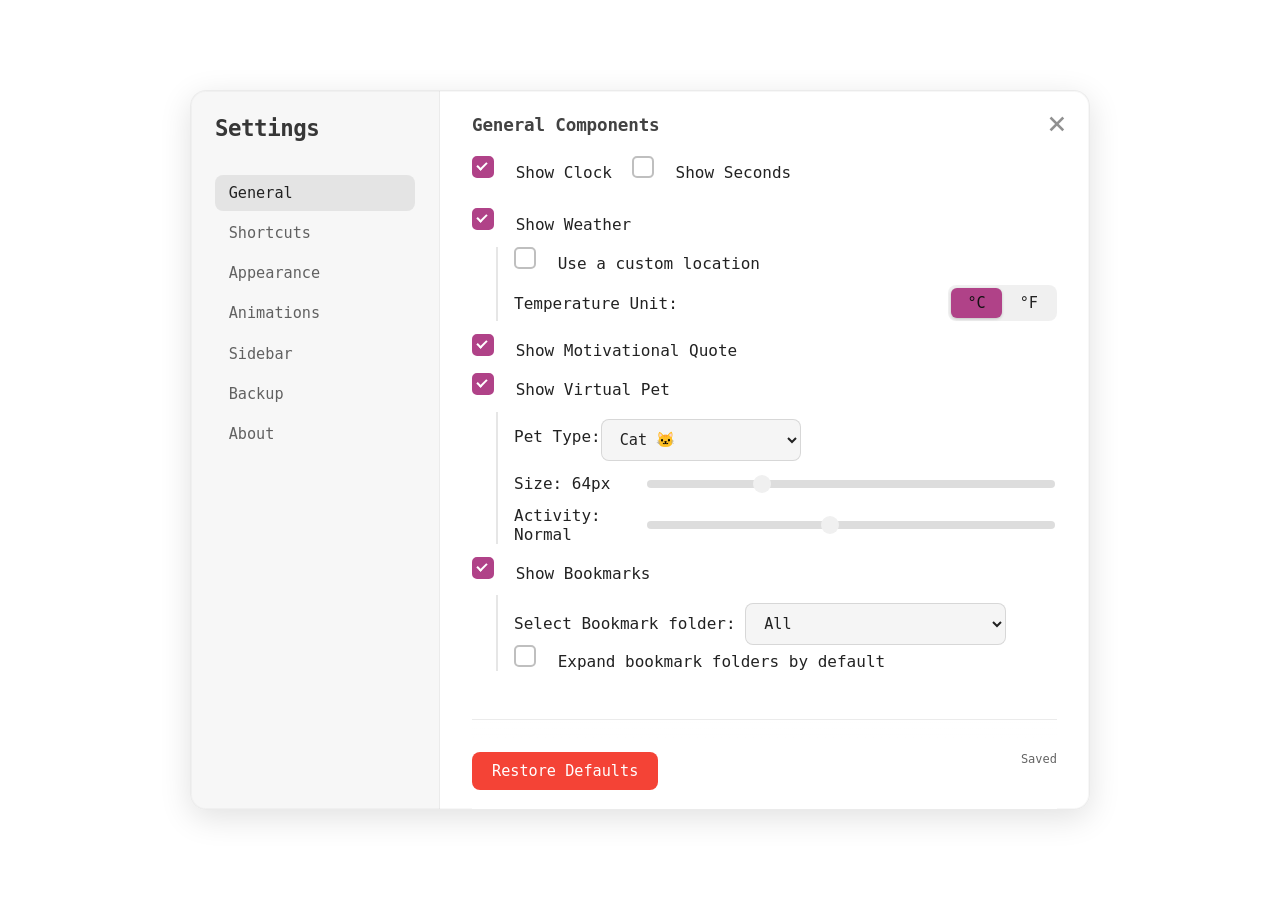
==== options.html @ 8bd55d02 "Initial commit" ====
<!DOCTYPE html>
<html lang="en">

<head>
    <meta charset="UTF-8">
    <meta name="viewport" content="width=device-width, initial-scale=1.0">
    <title>New Tab Settings</title>
    <link rel="stylesheet" href="style.css">
</head>

<body class="options">
    <div id="notification" class="hidden"></div>

    <div id="options-wrapper">
        <div id="back">
            <span id="back-link">×</span>
        </div>
        <div class="options-sidebar">
            <h1>Settings</h1>
            <nav>
                <a href="#general" class="active">General</a>
                <a href="#shortcuts">Shortcuts</a>
                <a href="#appearance">Appearance</a>
                <a href="#animations">Animations</a>
                <a href="#sidebar-settings">Sidebar</a>
                <a href="#preset">Backup</a>
                <a href="#about">About</a>
            </nav>
        </div>
        <div class="options-content">
            <div id="general" class="options-panel active">
                <h2>General Components</h2>
                <div class="setting-row">
                    <label class="checkbox-label"><input type="checkbox" id="show-clock"><span
                            class="custom-checkbox"></span> Show Clock</label>
                    <label class="checkbox-label" style="margin-left: 20px;"><input type="checkbox"
                            id="clock-seconds"><span class="custom-checkbox"></span> Show Seconds</label>
                </div>
                <label class="checkbox-label"><input type="checkbox" id="show-weather"><span
                        class="custom-checkbox"></span> Show Weather</label>
                <div id="weather-options" class="sub-settings">
                    <label class="checkbox-label"><input type="checkbox" id="use-custom-city"><span
                            class="custom-checkbox"></span> Use a custom location</label>
                    <div id="custom-city-container" style="display: none;">
                        <label for="custom-city">Custom City</label>
                        <div id="city-search-container">
                            <input type="text" id="custom-city" name="custom-city" placeholder="Search for a city..."
                                autocomplete="off">
                            <div id="city-suggestions"></div>
                        </div>
                    </div>
                    <div class="setting-row segmented-control-container">
                        <label>Temperature Unit:</label>
                        <div class="segmented-control">
                            <label><input type="radio" name="temp-unit" value="celsius"><span>°C</span></label>
                            <label><input type="radio" name="temp-unit" value="fahrenheit"><span>°F</span></label>
                        </div>
                    </div>
                </div>
                <label class="checkbox-label"><input type="checkbox" id="show-quote"><span
                        class="custom-checkbox"></span> Show Motivational Quote</label>
                <label class="checkbox-label"><input type="checkbox" id="show-pet"><span class="custom-checkbox"></span>
                    Show Virtual Pet</label>
                <div id="pet-options" class="sub-settings">
                    <div class="setting-row">
                        <label for="pet-type">Pet Type:</label>
                        <select id="pet-type">
                            <option value="cat">Cat 🐱</option>
                            <option value="dog">Dog 🐶</option>
                            <option value="rabbit">Rabbit 🐰</option>
                            <option value="hamster">Hamster 🐹</option>
                            <option value="bird">Bird 🐦</option>
                        </select>
                    </div>
                    <div class="setting-row">
                        <label for="pet-size" style="width: 120px;">Size: <span
                                id="pet-size-display">64px</span></label>
                        <input type="range" id="pet-size" min="32" max="150" step="4" value="64" style="flex: 1;">
                    </div>
                    <div class="setting-row">
                        <label for="pet-freq" style="width: 120px;">Activity: <span
                                id="pet-freq-display">Normal</span></label>
                        <input type="range" id="pet-freq" min="10" max="100" step="10" value="50" style="flex: 1;">
                    </div>
                </div>
                <label class="checkbox-label"><input type="checkbox" id="show-bookmarks"><span
                        class="custom-checkbox"></span> Show Bookmarks</label>
                <div id="bookmark-folder-selector-span" class="sub-settings">
                    <label for="bookmark-folders">Select Bookmark folder: </label>
                    <select id="bookmark-folders" name="bookmark-folders">
                    </select>
                    <br>
                    <span id="expand-bookmarks-span">
                        <label class="checkbox-label"><input type="checkbox" id="expand-bookmarks"><span
                                class="custom-checkbox"></span> Expand bookmark folders by default</label>
                    </span>
                </div>
            </div>

            <div id="shortcuts" class="options-panel">
                <h2>Shortcuts</h2>
                <label class="checkbox-label"><input type="checkbox" id="show-topRight"><span
                        class="custom-checkbox"></span>Show Top-Right Shortcuts</label>
                <div id="shortcuts-links" class="sub-settings">
                    <p>Customize which shortcut links are displayed and in what order.</p>
                    <table class="options-table" id="top-right-links">
                        <thead>
                            <tr>
                                <th>Show</th>
                                <th>Link</th>
                                <th class="drag-handle-header">Order</th>
                                <th></th>
                            </tr>
                        </thead>
                        <tbody></tbody>
                    </table>

                    <div class="setting-row"
                        style="margin-top: 15px; border-top: 1px solid var(--border-color); padding-top: 15px;">
                        <h4>Add Custom Shortcut</h4>
                        <div style="display: flex; gap: 10px; flex-wrap: wrap;">
                            <input type="text" id="custom-shortcut-name" placeholder="Name (e.g., YouTube)"
                                style="flex: 1; min-width: 120px;">
                            <input type="text" id="custom-shortcut-url" placeholder="URL (e.g., https://youtube.com)"
                                style="flex: 2; min-width: 200px;">
                            <button id="add-custom-shortcut" class="ghost-button">Add</button>
                        </div>
                    </div>
                </div>
            </div>

            <div id="appearance" class="options-panel">
                <h2>Appearance</h2>
                <div class="setting-row segmented-control-container">
                    <label>Theme:</label>
                    <div class="segmented-control">
                        <label><input type="radio" name="theme" value="system"><span>System</span></label>
                        <label><input type="radio" name="theme" value="dark"><span>Dark</span></label>
                        <label><input type="radio" name="theme" value="light"><span>Light</span></label>
                        <label><input type="radio" name="theme" value="adaptive"><span>Adaptive</span></label>
                    </div>
                </div>

                <div class="setting-row">
                    <label class="checkbox-label"><input type="checkbox" id="show-autoHide"><span
                            class="custom-checkbox"></span> Auto-hide control buttons (Show on hover)</label>
                </div>

                <div class="setting-row">
                    <label for="background-image-input">Custom Background Image:</label>
                    <div class="background-image-controls">
                        <label for="background-image-input" id="background-add-label" class="background-add-label">
                            <div id="background-preview-container" class="background-preview-container">
                                <span class="plus-icon">+</span>
                            </div>
                        </label>
                        <div id="image-present-container" class="background-preview-container hidden">
                            <img id="background-preview" src="#" alt="Background preview" class="hidden">
                            <button id="clear-background-image" class="clear-background-button hidden">&times;</button>
                        </div>
                        <input type="file" id="background-image-input" class="visually-hidden" accept="image/*">
                    </div>
                </div>

                <label class="checkbox-label"><input type="checkbox" id="use-unsplash"><span
                        class="custom-checkbox"></span> Use random background from Unsplash</label>
                <div id="unsplash-options" class="sub-settings">
                    <p style="font-size: 0.9em; opacity: 0.8; margin-top: -0.5em; margin-bottom: 1em;">This will fetch a
                        new high-quality background image. It will override the custom background image if one is set.
                    </p>
                    <div class="setting-row">
                        <label for="unsplash-api-key">Unsplash API Key (Required)</label>
                        <input type="text" id="unsplash-api-key" placeholder="Enter your Unsplash Access Key">
                        <p style="font-size: 0.8em; opacity: 0.7; margin-top: 0.3em;">An API key is required to fetch
                            images from Unsplash. Get a free key from <a href="https://unsplash.com/developers"
                                target="_blank" rel="noopener">Unsplash Developers</a>.</p>
                    </div>
                    <div class="tooltip-wrapper" data-tooltip="Requires an Unsplash API Key">
                        <div class="setting-row">
                            <label for="unsplash-update-frequency">Update Frequency</label>
                            <select id="unsplash-update-frequency" disabled>
                                <option value="15min">15 Minutes</option>
                                <option value="30min">30 Minutes</option>
                                <option value="hourly">Hourly</option>
                                <option value="daily">Daily</option>
                                <option value="weekly">Weekly</option>
                            </select>
                        </div>
                    </div>
                    <div class="tooltip-wrapper" data-tooltip="Requires an Unsplash API Key">
                        <div class="setting-row">
                            <label class="checkbox-label" for="show-unsplash-refresh">
                                <input type="checkbox" id="show-unsplash-refresh" disabled><span
                                    class="custom-checkbox"></span> Show manual refresh button
                            </label>
                        </div>
                    </div>
                </div>

                <label class="checkbox-label"><input type="checkbox" id="show-pixelArt"><span
                        class="custom-checkbox"></span>Show Background Pixel Art</label>

                <div id="pixel-art-select-div" class="sub-settings">
                    <label for="pixel-art-select">Select Pixel Art: </label>
                    <select id="pixel-art-select" name="pixel-art-select">
                        <option value="flowers">Flowers</option>
                        <option value="hearts">Hearts</option>
                        <option value="stars">Stars</option>
                        <option value="kitty">Kitty</option>
                        <option value="leaves">Leaves</option>
                        <option value="custom">Custom</option>
                    </select>
                    <br>
                    <div id="custom-svg-input-div">
                        <label for="custom-svg-input">Custom SVG</label><br>
                        <textarea id="custom-svg-input" name="custom-svg-input" rows="4" cols="50"
                            placeholder="Paste your SVG code here..."></textarea>
                        <br>
                        <ul style="text-align: left; margin-top: 0.5em;">
                            <li>For best results:
                                <ul>
                                    <li>The SVG should have a `viewBox="0 0 512 512"` attribute.</li>
                                    <li>Remove any `fill` attributes from the SVG paths to allow the extension's theme
                                        colors to apply.</li>
                                </ul>
                            </li>
                            <li>You can use online tools to create or convert images to SVG code:
                                <ul>
                                    <li><a href="https://svgco.de/" target="_blank" rel="noopener">SVGcode</a> - Convert
                                        raster images (PNG, JPG) to SVG.</li>
                                    <li><a href="https://nikitahl.github.io/svg-2-code/" target="_blank"
                                            rel="noopener">SVG-2-Code</a> - Optimize and get code from an SVG file.</li>
                                </ul>
                            </li>
                        </ul>
                    </div>
                    <div class="setting-row">
                        <label for="pixelArtOpacity">Pixel Art Opacity</label>
                        <input type="range" id="pixelArtOpacity" min="0" max="100" step="1">
                    </div>
                    <div class="setting-row">
                        <label for="pixelArtDensity">Pixel Art Density</label>
                        <input type="range" id="pixelArtDensity" min="0" max="100" step="1">
                    </div>
                    <div class="setting-row"><label>Pixel Art Color (Dark Theme)<input type="color"
                                id="pixelArtColorDark"></label></div>
                    <div class="setting-row"><label>Pixel Art Color (Light Theme)<input type="color"
                                id="pixelArtColorLight"></label></div>
                </div>

                <div class="setting-row" style="margin-top: 2em;">
                    <label for="custom-css">Custom CSS</label>
                    <p style="font-size: 0.9em; opacity: 0.8; margin-top: 0.3em; margin-bottom: 0.8em;">Add your own CSS
                        to customize the appearance of the new tab page. Changes apply after saving settings.</p>
                    <textarea id="custom-css" rows="10" placeholder="/* Add your custom CSS here */
/* Example:
body { font-family: 'Comic Sans MS'; }
.clock { font-size: 5em; }
*/" style="width: 100%; font-family: monospace; font-size: 0.9em;"></textarea>
                    <p style="font-size: 0.8em; opacity: 0.7; margin-top: 0.5em;">Note: Invalid CSS may affect page
                        styling. Use the "Restore Defaults" button if something breaks.</p>
                </div>
            </div>

            <div id="animations" class="options-panel">
                <h2>Background Animations</h2>
                <div class="setting-row">
                    <label class="checkbox-label"><input type="checkbox" id="show-bgAnimation"><span
                            class="custom-checkbox"></span> Enable Background Animation</label>
                </div>
                <div id="bg-animation-options" class="sub-settings">
                    <div class="setting-row">
                        <label for="bgAnimationType">Animation Type: </label>
                        <select id="bgAnimationType" name="bgAnimationType">
                            <option value="particles">Particles (Interactive)</option>
                            <option value="gravity">Gravity Playground</option>
                            <option value="generative">Generative Art Paint</option>
                            <option value="fluid">Fluid Distortion</option>
                            <option value="rain">Rain</option>
                            <option value="snow">Snow</option>
                            <option value="petals">Falling Flower Petals</option>
                            <option value="matrix">Matrix Rain</option>
                        </select>
                    </div>
                    <div class="setting-row" style="margin-top: 10px;">
                        <label for="bgAnimationSpeed">Animation Speed</label>
                        <input type="range" id="bgAnimationSpeed" min="0" max="100" step="1">
                    </div>
                    <div class="setting-row">
                        <label for="bgAnimationDensity">Animation Density</label>
                        <input type="range" id="bgAnimationDensity" min="0" max="100" step="1">
                    </div>
                </div>
            </div>

            <div id="sidebar-settings" class="options-panel">
                <h2>Sidebar</h2>
                <label class="checkbox-label"><input type="checkbox" id="show-sidebar"><span
                        class="custom-checkbox"></span> Show Sidebar</label>
                <div id="sidebar-options" class="sub-settings">
                    <div class="setting-row segmented-control-container">
                        <label>Sidebar Position:</label>
                        <div class="segmented-control">
                            <label><input type="radio" name="sidebar-position" value="left"><span>Left</span></label>
                            <label><input type="radio" name="sidebar-position" value="right"><span>Right</span></label>
                        </div>
                    </div>
                    <div class="sub-settings">
                        <label>Widgets (drag to reorder):</label>
                        <table class="options-table" id="sidebar-widgets-table">
                            <thead>
                                <tr>
                                    <th>Show</th>
                                    <th>Widget</th>
                                    <th class="drag-handle-header">Order</th>
                                </tr>
                            </thead>
                            <tbody id="sidebar-widgets" class="reorder-list"></tbody>
                        </table>
                    </div>
                    <br>
                    <div class="setting-row">
                        <div class="tooltip-wrapper" id="sidebar-show-customize-wrapper"
                            data-tooltip="This is required while 'Keep sidebar expanded' is enabled.">
                            <label class="checkbox-label"><input type="checkbox" id="sidebar-show-customize"><span
                                    class="custom-checkbox"></span> Show Customize button in sidebar</label>
                        </div>
                    </div>
                    <div class="setting-row">
                        <label class="checkbox-label"><input type="checkbox" id="sidebar-expanded-check"><span
                                class="custom-checkbox"></span> Keep sidebar expanded</label>
                    </div>
                </div>
            </div>

            <div id="preset" class="options-panel">
                <h2>Backup</h2>
                <p>Export your current settings or import a previously saved configuration.</p>
                <div class="settings-data-container">
                    <div class="button-row">
                        <button id="export-settings" class="ghost-button">Export Settings</button>
                        <button id="import-settings" class="ghost-button">Import Settings</button>
                        <input type="file" id="import-file" accept=".json" style="display:none;">
                    </div>
                    <div id="import-drop-zone" class="drop-zone">
                        <span class="drop-zone-text">or drag & drop a settings file here</span>
                    </div>
                </div>
            </div>

            <div id="about" class="options-panel">
                <h2>About</h2>
                <div style="display:flex; align-items:center; gap:1rem; margin-bottom:1rem;">
                    <img id="about-logo" src="favicons/android-chrome-512x512.png" alt="Logo"
                        style="width:72px;height:72px;border-radius:12px;box-shadow:0 4px 8px rgba(0,0,0,0.12);">
                    <div>
                        <div id="about-title" role="button" tabindex="0" style="font-weight:bold; font-size:1.1rem;">
                            Minimal New Tab</div>
                        <div style="opacity:0.8; margin-top:0.25rem;">Version <span id="extension-version">-</span>
                        </div>
                    </div>
                </div>

                <br>
                <div class="about-links"
                    style="margin-top:1rem; display:flex; gap:0.75rem; flex-wrap:wrap; align-items:center;">
                    <div class="tooltip-wrapper" data-tooltip="View on Chrome Web Store">
                        <a id="webstore-link" class="icon-link webstore-badge-link"
                            href="https://chromewebstore.google.com/detail/minimal-new-tab/hdodpjlgcieifmkkidligdnonbfiijnd"
                            target="_blank" rel="noopener noreferrer" aria-label="Chrome Web Store">
                            <img id="webstore-img" src="favicons/chromewebstore-light.png" alt="Chrome Web Store"
                                class="webstore-badge" />
                        </a>
                    </div>
                    <div class="tooltip-wrapper" data-tooltip="View source on GitHub">
                        <a id="github-link" class="icon-link" href="https://github.com/ujain1999/minimal_newtab"
                            target="_blank" rel="noopener noreferrer" aria-label="GitHub">
                            <img id="github-img" src="favicons/github-light.png" alt="GitHub" />
                        </a>
                    </div>
                </div>
            </div>

            <div class="button-group">
                <div class="button-row">
                    <button id="restore-defaults">Restore Defaults</button>
                    <span id="auto-save-status" class="hidden"
                        style="margin-left:auto; font-size:12px; opacity:0.7;">Saved</span>
                </div>
            </div>
        </div>
    </div>
    <script src="defaultSettings.js"></script>
    <script src="options.js"></script>
</body>

</html>
---- style.css ----
/* Clear default margin and padding */

body,
html {
    margin: 0;
    padding: 0;
    height: 100%;
    width: 100%;
    overflow: hidden;
}

body {
    font-family: monospace;
    display: flex;
    flex-direction: column;
    justify-content: flex-start;
    align-items: center;
    max-height: 100vh;
    text-align: center;
    padding-top: calc(10vh + 3rem);
    font-size: 1.1rem;
    transition: background-image 1s ease-in-out, color 0.3s ease;
}

body.dark {
    background: #121212;
    color: #f0f0f0;
    /* Restore default dark theme text color */
}

body.light {
    background: #ffffff;
    color: #222;
    /* Restore default light theme text color */
}

body {
    background-color: transparent;
    /* Allow background image to show */
}

.clock {
    font-size: 5rem;
    margin-bottom: 0.5rem;
}

.weather {
    font-size: 1.4rem;
    margin-bottom: 1rem;
    color: inherit;
}

.quote {
    font-size: 0.95rem;
    font-style: italic;
    margin-bottom: 2rem;
    color: inherit;
    opacity: 0.7;
    max-width: 600px;
    padding: 0 2rem;
    text-align: center;
    line-height: 1.4;
    transition: opacity 0.3s ease;
}

.shortcuts {
    display: flex;
    flex-direction: column;
    align-items: flex-start;
    max-width: 800px;
    width: 100%;
    font-size: 1.1rem;
    text-align: left;
    margin-left: 4rem;
    max-height: calc(100vh - 18rem);
    overflow-y: auto;
    overflow-x: hidden;
    padding-right: 1rem;
    padding-bottom: 12rem;
    -webkit-overflow-scrolling: touch;
    overscroll-behavior: contain;
    scrollbar-width: none;
    /* Hide scrollbar in Firefox */
}

.shortcuts::-webkit-scrollbar {
    display: none;
    /* Hide scrollbar in WebKit browsers */
}

.bookmark-list {
    padding-left: 14px;
    padding-right: 24px;
}

.bookmark-list,
.bookmark-children {
    list-style: none;
    margin: 0;
    width: 100%;
    max-width: 100%;
    box-sizing: border-box;
}

.bookmark-folder-item,
.bookmark-link-item {
    width: 100%;
    box-sizing: border-box;
}

.shortcut {
    display: block;
    margin: 0.2rem 0 0.4rem 0;
    text-decoration: underline dotted;
    text-underline-offset: 2px;
    color: inherit;
    cursor: pointer;
    transition: color 0.2s ease, transform 0.2s ease;
    word-break: break-word;
    overflow-wrap: anywhere;
    width: 100%;
    max-width: 100%;
    box-sizing: border-box;
}

.shortcut:hover {
    color: #0077cc;
    transform: translateX(2px);
}

.bookmark-folder {
    font-weight: bold;
    margin: 0.4rem 0 0.2rem 0;
    cursor: pointer;
    color: inherit;
    user-select: none;
    display: flex;
    align-items: flex-start;
    flex-wrap: wrap;
    gap: 0.4rem;
    width: 100%;
    background: transparent;
    border: none;
    text-align: left;
    padding: 0.2rem 0;
    font: inherit;
}

.bookmark-folder .chevron,
.bookmark-folder span {
    white-space: normal;
}

.bookmark-folder span:last-child {
    flex: 1;
    min-width: 0;
    word-break: break-word;
    overflow-wrap: anywhere;
}

.bookmark-folder:hover {
    color: #0077cc;
}

.bookmark-children {
    padding-left: 1.2rem;
    margin-top: 0.1rem;
    overflow: visible;
    max-height: none;
    box-sizing: border-box;
}

.bookmark-children.collapsed {
    display: none;
}

.top-right {
    position: absolute;
    top: 1rem;
    right: 1rem;
    display: flex;
    gap: 1rem;
    font-size: 0.95rem;
}

.top-right span {
    text-transform: capitalize;
    text-decoration: underline dotted;
    text-underline-offset: 2px;
    cursor: pointer;
    transition: color 0.2s ease;
}

.top-right span:hover {
    color: #0077cc;
}

.theme-toggle {
    position: absolute;
    bottom: 1rem;
    right: 1rem;
    cursor: pointer;
    color: inherit;
    display: flex;
    align-items: center;
    gap: 0.4rem;
    direction: rtl;
    transition: opacity 0.3s ease;
}

.theme-icon svg {
    width: 30px;
    height: 30px;
    vertical-align: middle;
    transition: transform 0.3s ease;
}

.theme-toggle:hover .theme-icon svg {
    transform: rotate(20deg);
}

.theme-label {
    opacity: 0;
    max-width: 0;
    overflow: hidden;
    white-space: nowrap;
    transition: opacity 0.3s ease, max-width 0.3s ease;
    font-size: 0.95rem;
    text-decoration: underline dotted;
    direction: ltr;
}

.theme-toggle:hover .theme-label {
    opacity: 1;
    max-width: 4rem;
}

.customize {
    position: absolute;
    bottom: 1rem;
    left: 1rem;
    cursor: pointer;
    color: inherit;
    display: flex;
    align-items: center;
    gap: 0.4rem;
    transition: opacity 0.3s ease;
}

.customize-icon svg {
    width: 30px;
    height: 30px;
    vertical-align: middle;
    transition: transform 0.3s ease;
}

.customize-label {
    opacity: 0;
    max-width: 0;
    overflow: hidden;
    white-space: nowrap;
    transition: opacity 0.3s ease, max-width 0.3s ease;
    font-size: 0.95rem;
    text-decoration: underline dotted;
}

.customize:hover .customize-label {
    opacity: 1;
    max-width: 6rem;
}

/* Auto-hide control buttons */
body.auto-hide .customize,
body.auto-hide .theme-toggle {
    opacity: 0;
    pointer-events: none;
}

body.auto-hide.controls-visible .customize,
body.auto-hide.controls-visible .theme-toggle {
    opacity: 1;
    pointer-events: auto;
}

.tooltip-wrapper {
    position: relative;
}

.tooltip-wrapper.disabled>* {
    opacity: 0.5;
    pointer-events: none;
}

.tooltip-wrapper.disabled:hover::after {
    content: attr(data-tooltip);
    position: absolute;
    left: 50%;
    bottom: 100%;
    transform: translateX(-50%);
    background-color: #333;
    color: #fff;
    padding: 5px 10px;
    border-radius: 4px;
    font-size: 0.85em;
    white-space: nowrap;
    z-index: 10;
}

body.light .tooltip-wrapper.disabled:hover::after {
    background-color: #eee;
    color: #333;
}

/* Custom tooltip for tooltip-wrapper when not disabled */
.tooltip-wrapper:hover::after {
    content: attr(data-tooltip);
    position: absolute;
    left: 50%;
    bottom: 100%;
    transform: translateX(-50%);
    background-color: #333;
    color: #fff;
    padding: 6px 10px;
    border-radius: 6px;
    font-size: 0.85em;
    white-space: nowrap;
    z-index: 20;
    box-shadow: 0 6px 18px rgba(0, 0, 0, 0.3);
}

body.light .tooltip-wrapper:hover::after {
    background-color: #eee;
    color: #222;
    box-shadow: 0 6px 18px rgba(0, 0, 0, 0.08);
}

.photo-credit {
    position: absolute;
    bottom: 1rem;
    left: 50%;
    transform: translateX(-50%);
    font-size: 0.8rem;
    color: rgba(255, 255, 255, 0.7);
    background: rgba(0, 0, 0, 0.3);
    padding: 4px 8px;
    border-radius: 4px;
    display: inline-flex;
    text-shadow: 1px 1px 2px rgba(0, 0, 0, 0.5);
}

.photo-credit a {
    color: rgba(255, 255, 255, 0.9);
    text-decoration: none;
}

.refresh-background {
    display: inline-flex;
    /* Changed from flex */
    align-items: center;
    justify-content: center;
    cursor: pointer;
    margin-left: 10px;
    transition: transform 0.3s ease;
    opacity: 0.8;
    rotate: 90deg;
}

.refresh-background:hover {
    opacity: 1;
}


body.options {
    align-items: center;
    justify-content: center;
    text-align: left;
    padding: 2rem 0;
    margin: 0;
    font-size: 1rem;
    box-sizing: border-box;
    overflow-x: hidden;
}

div#back {
    position: absolute;
    top: 0.75rem;
    right: 0.75rem;
    text-decoration: none;
    font-size: 2em;
    line-height: 1;
    z-index: 10;
    opacity: 0.5;
    transition: all 0.15s ease;
    width: 40px;
    height: 40px;
    display: flex;
    align-items: center;
    justify-content: center;
    border-radius: 8px;
}

div#back:hover {
    cursor: pointer;
    opacity: 1;
    background: rgba(128, 128, 128, 0.2);
}

#options-wrapper {
    position: relative;
    max-width: 900px;
    height: 80vh;
    width: calc(100% - 2rem);
    margin: 0 auto;
    box-sizing: border-box;
    background: rgba(30, 30, 30, 0.95);
    backdrop-filter: blur(20px);
    -webkit-backdrop-filter: blur(20px);
    border-radius: 16px;
    border: 1px solid rgba(255, 255, 255, 0.08);
    box-shadow: 0 8px 32px rgba(0, 0, 0, 0.3), 0 0 0 1px rgba(255, 255, 255, 0.05) inset;
    display: flex;
    overflow: hidden;
    transform: translateY(20px);
    opacity: 0;
    transition: transform 0.4s cubic-bezier(0.2, 0.8, 0.2, 1), opacity 0.4s ease-out;
}

#options-wrapper.loaded {
    transform: translateY(0);
    opacity: 1;
}

body.dark #options-wrapper {
    box-shadow: 0 8px 32px rgba(0, 0, 0, 0.4), 0 0 0 1px rgba(255, 255, 255, 0.05) inset;
}

body.light #options-wrapper {
    background: rgba(255, 255, 255, 0.95);
    border: 1px solid rgba(0, 0, 0, 0.08);
    box-shadow: 0 8px 32px rgba(0, 0, 0, 0.12), 0 0 0 1px rgba(0, 0, 0, 0.03) inset;
}

#options-wrapper h1 {
    margin: 0 0 1.5em 0;
    font-size: 1.4em;
    font-weight: 600;
    letter-spacing: -0.02em;
    border-bottom: none;
    padding-bottom: 0;
    opacity: 0.9;
}

#options-wrapper .options-panel h2 {
    margin-top: 0;
    margin-bottom: 1.2em;
    font-size: 1.1em;
    font-weight: 600;
    letter-spacing: -0.01em;
    opacity: 0.85;
    border-bottom: none;
    padding-bottom: 0;
}

#options-wrapper .options-panel h2:not(:first-child) {
    margin-top: 2em;
    padding-top: 1.5em;
    border-top: 1px solid rgba(128, 128, 128, 0.15);
}

.setting-row {
    display: flex;
    align-items: center;
    margin-bottom: 0.8em;
    flex-wrap: wrap;
    /* Allow items to wrap to the next line */
}

.options-table .checkbox-label {
    margin-bottom: 0;
    /* Override default margin for table rows */
    justify-content: center;
}

.checkbox-label {
    display: inline-flex;
    align-items: center;
    cursor: pointer;
    font-size: 1em;
    margin-bottom: 0.8em;
    -webkit-user-select: none;
    -moz-user-select: none;
    -ms-user-select: none;
    user-select: none;
}

.checkbox-label input {
    display: none;
    /* Hide the default checkbox */
}

.checkbox-label .custom-checkbox {
    width: 18px;
    height: 18px;
    border: 2px solid rgba(128, 128, 128, 0.5);
    border-radius: 5px;
    margin-right: 0.75em;
    display: inline-block;
    position: relative;
    transition: all 0.15s ease;
}

.checkbox-label:hover .custom-checkbox {
    border-color: rgba(128, 128, 128, 0.8);
}

.checkbox-label input:checked+.custom-checkbox {
    background-color: var(--color-accent);
    border-color: var(--color-accent);
}

.checkbox-label input:checked+.custom-checkbox::after {
    content: '';
    position: absolute;
    left: 5px;
    top: 2px;
    width: 4px;
    height: 8px;
    border: solid #1c1c1c;
    border-width: 0 2px 2px 0;
    transform: rotate(45deg);
}

body.light .checkbox-label input:checked+.custom-checkbox::after {
    border-color: white;
}

.checkbox-label {
    display: block;
    margin-bottom: 0.8em;
    font-size: 1em;
}

#options-wrapper input[type="text"],
#options-wrapper input[type="number"],
#options-wrapper select,
#options-wrapper textarea {
    padding: 10px 14px;
    border-radius: 8px;
    border: 1px solid rgba(128, 128, 128, 0.3);
    background: rgba(0, 0, 0, 0.2);
    color: #f0f0f0;
    font-family: inherit;
    font-size: 0.95em;
    margin-top: 0.5em;
    box-sizing: border-box;
    transition: border-color 0.15s ease, background-color 0.15s ease;
}

#options-wrapper input[type="text"]:focus,
#options-wrapper input[type="number"]:focus,
#options-wrapper select:focus,
#options-wrapper textarea:focus {
    outline: none;
    border-color: rgba(128, 128, 128, 0.6);
    background: rgba(0, 0, 0, 0.3);
}

#options-wrapper input[type="text"],
#options-wrapper textarea {
    width: 100%;
}

#options-wrapper select {
    width: auto;
    min-width: 200px;
}

body.light #options-wrapper input[type="text"],
body.light #options-wrapper input[type="number"],
body.light #options-wrapper select,
body.light #options-wrapper textarea {
    background: rgba(0, 0, 0, 0.04);
    color: #222;
    border-color: rgba(0, 0, 0, 0.12);
}

body.light #options-wrapper input[type="text"]:focus,
body.light #options-wrapper input[type="number"]:focus,
body.light #options-wrapper select:focus,
body.light #options-wrapper textarea:focus {
    background: rgba(0, 0, 0, 0.06);
    border-color: rgba(0, 0, 0, 0.25);
}

/* Slider Styles */
#options-wrapper input[type="range"] {
    -webkit-appearance: none;
    appearance: none;
    width: 200px;
    height: 8px;
    background: #555;
    border-radius: 5px;
    outline: none;
    margin-left: 1em;
}

body.light #options-wrapper input[type="range"] {
    background: #ddd;
}

#options-wrapper input[type="range"]::-webkit-slider-thumb {
    -webkit-appearance: none;
    appearance: none;
    width: 18px;
    height: 18px;
    background: #f0f0f0;
    cursor: pointer;
    border-radius: 50%;
}

#options-wrapper input[type="range"]::-moz-range-thumb {
    width: 18px;
    height: 18px;
    background: #f0f0f0;
    cursor: pointer;
    border-radius: 50%;
    border: none;
}

/* Custom scrollbar for options content */
.options-content::-webkit-scrollbar {
    width: 8px;
}

.options-content::-webkit-scrollbar-track {
    background: transparent;
}

.options-content::-webkit-scrollbar-thumb {
    background: rgba(128, 128, 128, 0.3);
    border-radius: 4px;
}

.options-content::-webkit-scrollbar-thumb:hover {
    background: rgba(128, 128, 128, 0.5);
}

.options-table {
    width: 100%;
    text-transform: capitalize;
    border-collapse: separate;
    border-spacing: 0 4px;
    margin-top: 1em;
    table-layout: fixed;
}

.options-table th,
.options-table td {
    padding: 10px 12px;
    text-align: left;
}

.options-table th {
    font-size: 0.85em;
    font-weight: 500;
    text-transform: uppercase;
    letter-spacing: 0.05em;
    opacity: 0.6;
    padding-bottom: 8px;
}

.options-table tbody tr {
    background: rgba(128, 128, 128, 0.08);
    border-radius: 8px;
}

.options-table tbody tr:hover {
    background: rgba(128, 128, 128, 0.15);
}

.options-table tbody td:first-child {
    border-radius: 8px 0 0 8px;
}

.options-table tbody td:last-child {
    border-radius: 0 8px 8px 0;
}

.options-table th:first-child {
    width: 50px;
}

.options-table th.drag-handle-header {
    width: 80px;
    text-align: center;
}

.options-table .drag-handle {
    cursor: grab;
    text-align: center;
    user-select: none;
}

.options-table tr.dragging {
    opacity: 0.5;
    background: rgba(128, 128, 128, 0.2);
}

.options-sidebar {
    width: 200px;
    padding: 1.5rem;
    background: rgba(0, 0, 0, 0.15);
    border-right: 1px solid rgba(128, 128, 128, 0.1);
    flex-shrink: 0;
}

body.light .options-sidebar {
    background: rgba(0, 0, 0, 0.03);
}

.options-sidebar nav {
    display: flex;
    flex-direction: column;
    gap: 0.25em;
}

.options-sidebar nav a {
    text-decoration: none;
    color: inherit;
    padding: 0.6em 0.9em;
    border-radius: 8px;
    transition: all 0.15s ease;
    font-size: 0.95em;
    opacity: 0.7;
}

.options-sidebar nav a:hover {
    background-color: rgba(128, 128, 128, 0.15);
    opacity: 1;
}

.options-sidebar nav a.active {
    background-color: rgba(128, 128, 128, 0.25);
    font-weight: 500;
    opacity: 1;
}

body.light .options-sidebar nav a.active {
    background-color: rgba(0, 0, 0, 0.08);
}

.options-content {
    flex-grow: 1;
    padding: 1.5rem 2rem;
    padding-bottom: 0em;
    overflow-y: auto;
    position: relative;
    display: flex;
    flex-direction: column;
}

.options-content a {
    color: inherit;
    text-decoration: underline dotted;
    text-underline-offset: 3px;
    transition: color 0.2s ease;
}

.options-content a:hover {
    color: #0077cc;
}

.options-table button {
    margin: 0 2px;
    padding: 2px 6px;
}

.button-group {
    margin-top: auto;
    border-top: 1px solid rgba(128, 128, 128, 0.15);
    padding: 1.2em 0;
    padding-bottom: 1.2em;
    position: sticky;
    bottom: 0;
    background: linear-gradient(to top, rgba(30, 30, 30, 1) 80%, rgba(30, 30, 30, 0));
    padding-top: 2em;
    display: flex;
    flex-direction: column;
    gap: 0.8em;
}

.button-row {
    display: flex;
    gap: 0.5em;
    flex-wrap: wrap;
}

body.light .button-group {
    background: linear-gradient(to top, rgba(255, 255, 255, 1) 80%, rgba(255, 255, 255, 0));
    border-top-color: rgba(0, 0, 0, 0.08);
}

.background-image-controls {
    margin: 0.5em 0 0 2em;
    /* Top margin, no side margin, bottom margin, left indent */
    display: flex;
    align-items: center;
    gap: 10px;
}

.background-add-label {
    cursor: pointer;
}

.background-preview-container {
    position: relative;
    width: 100px;
    height: 56px;
    /* 16:9 aspect ratio */
    border: 1px solid #555;
    border-radius: 12px;
    /* More rounded for a squircle look */
    display: flex;
    align-items: center;
    justify-content: center;
    overflow: hidden;
    font-size: 0.8em;
    color: #888;
    transition: border-color 0.2s ease;
}

.background-add-label:hover .background-preview-container {
    border-color: #888;
}

.plus-icon {
    font-size: 3em;
    font-weight: 100;
    color: #555;
    line-height: 1;
}


body.light .background-add-label {
    color: #ccc;
}

.clear-background-button {
    position: absolute;
    top: 2px;
    right: 2px;
    width: 20px;
    height: 20px;
    background: rgba(0, 0, 0, 0.6);
    color: white;
    border: none;
    border-radius: 50%;
    display: flex;
    align-items: center;
    justify-content: center;
    font-size: 14px;
    line-height: 1;
    cursor: pointer;
    opacity: 0;
    transition: opacity 0.2s ease;
}

.background-preview-container img {
    width: 100%;
    height: 100%;
    object-fit: cover;
}

#image-present-container:hover .clear-background-button {
    opacity: 1;
}

.visually-hidden {
    position: absolute;
    width: 1px;
    height: 1px;
    margin: -1px;
    padding: 0;
    overflow: hidden;
    clip: rect(0, 0, 0, 0);
    border: 0;
}

#options-wrapper button {
    padding: 10px 20px;
    border: none;
    border-radius: 8px;
    cursor: pointer;
    font-family: inherit;
    font-size: 0.95em;
    font-weight: 500;
    transition: all 0.15s ease;
}

#options-wrapper button:hover {
    transform: translateY(-1px);
}

#options-wrapper button:active {
    transform: translateY(0);
}

#options-wrapper button.ghost-button {
    background: rgba(128, 128, 128, 0.1);
    border: 1px solid rgba(128, 128, 128, 0.3);
    color: inherit;
    transition: all 0.15s ease;
}

#options-wrapper button.ghost-button:hover {
    background: rgba(128, 128, 128, 0.2);
    border-color: rgba(128, 128, 128, 0.4);
}

#options-wrapper button.ghost-button.drag-over {
    background: var(--color-accent);
    border-color: var(--color-accent);
    color: #1c1c1c;
    border-style: dashed;
}

body.light #options-wrapper button.ghost-button.drag-over {
    color: white;
}

.settings-data-container {
    display: inline-flex;
    flex-direction: column;
    align-items: stretch;
}

.settings-data-container .button-row {
    display: flex;
    gap: 0.5em;
}

.drop-zone {
    margin-top: 0.8em;
    padding: 1.2em;
    border: 2px dashed rgba(128, 128, 128, 0.3);
    border-radius: 10px;
    text-align: center;
    transition: all 0.15s ease;
    box-sizing: border-box;
    background: rgba(128, 128, 128, 0.05);
}

.drop-zone-text {
    opacity: 0.5;
    font-size: 0.9em;
}

.drop-zone.drag-over {
    background: rgba(128, 128, 128, 0.12);
    border-color: var(--color-accent);
}

.drop-zone.drag-over .drop-zone-text {
    opacity: 0.8;
}

#options-wrapper button.ghost-button {
    background: transparent;
    border: 1px solid rgba(128, 128, 128, 0.5);
    color: inherit;
    transition: background-color 0.2s ease, border-color 0.2s ease, color 0.2s ease;
}

#options-wrapper button.ghost-button:hover {
    background: #f0f0f0;
    border-color: #f0f0f0;
    color: #222;
}

#options-wrapper button.ghost-button.drag-over {
    background: #f0f0f0;
    border-color: #f0f0f0;
    color: #222;
    border-style: dashed;
}

body.light #options-wrapper button.ghost-button:hover {
    background: #222;
    border-color: #222;
    color: #f0f0f0;
}

body.light #options-wrapper button.ghost-button.drag-over {
    background: #222;
    border-color: #222;
    color: #f0f0f0;
    border-style: dashed;
}

.settings-data-container {
    display: inline-flex;
    flex-direction: column;
    align-items: stretch;
}

.settings-data-container .button-row {
    display: flex;
    gap: 0.5em;
}

.drop-zone {
    margin-top: 0.8em;
    padding: 1em;
    border: 1px dashed rgba(128, 128, 128, 0.4);
    border-radius: 4px;
    text-align: center;
    transition: background-color 0.2s ease, border-color 0.2s ease;
    box-sizing: border-box;
}

.drop-zone-text {
    opacity: 0.6;
    font-size: 0.9em;
}

.drop-zone.drag-over {
    background: rgba(128, 128, 128, 0.15);
    border-color: #f0f0f0;
}

.drop-zone.drag-over .drop-zone-text {
    opacity: 1;
}

body.light .drop-zone.drag-over {
    border-color: #222;
}

.options-panel {
    display: none;
}

.options-panel.active {
    display: block;
}

/* Reorderable list styles */
.reorder-list .drag-handle,
.options-table .drag-handle {
    cursor: grab;
}

.options-table tbody tr {
    cursor: grab;
}

.reorder-list tr.dragging,
.options-table tr.dragging {
    opacity: 0.95;
    background: rgba(128, 128, 128, 0.3);
    box-shadow: 0 4px 12px rgba(0, 0, 0, 0.3);
    cursor: grabbing;
}

.reorder-list tr.dragging .drag-handle,
.options-table tr.dragging .drag-handle {
    cursor: grabbing;
}

.options-table tr.drag-placeholder td {
    background: rgba(128, 128, 128, 0.15);
    border: 2px dashed rgba(128, 128, 128, 0.4);
    border-radius: 4px;
    box-sizing: border-box;
    padding: 0;
}

.options-table tr.drag-placeholder {
    background: none;
    border: none;
}

#save {
    background: #4CAF50;
    color: white;
}

#save:hover {
    background: #3d8b40;
    box-shadow: 0 0 0 3px rgba(76, 175, 80, 0.3);
}

#restore-defaults {
    background: #f44336;
    color: white;
}

#restore-defaults:hover {
    background: #d32f2f;
    box-shadow: 0 0 0 3px rgba(244, 67, 54, 0.3);
}

:root {
    --color-accent: #ccc;
}

body.light {
    --color-accent: #b04288;
}

.art-grid {
    position: absolute;
    inset: 0;
    display: grid;
    grid-template-columns: repeat(12, 1fr);
    grid-template-rows: repeat(8, 1fr);
    pointer-events: none;
    z-index: -1;
}

.art-cell {
    position: relative;
}

.art-cell svg {
    position: absolute;
    top: 50%;
    left: 50%;
    width: 16px;
    height: 16px;
    fill: var(--color-accent);
    opacity: 0.4;
    transform: translate(-50%, -50%) rotate(var(--rotate, 0deg));
}

.sub-settings {
    margin-left: 1.5em;
    padding-left: 1em;
    border-left: 2px solid rgba(128, 128, 128, 0.2);
}

/* Disabled state for sub-settings - only target specific container IDs */
.sub-settings.disabled,
#sidebar-options.disabled,
#shortcuts-links.disabled,
#weather-options.disabled,
#bookmark-folder-selector-span.disabled,
#pixel-art-select-div.disabled {
    opacity: 0.4;
    pointer-events: none;
    user-select: none;
}

#city-search-container {
    position: relative;
    display: inline-block;
}

#city-suggestions {
    display: none;
    position: absolute;
    border: 1px solid #ddd;
    background-color: #f9f9f9;
    width: 100%;
    max-height: 150px;
    overflow-y: auto;
    z-index: 1;
}

#city-suggestions div {
    padding: 8px 12px;
    cursor: pointer;
    color: #333;
}

#city-suggestions div:hover {
    background-color: #eee;
}

#notification {
    position: fixed;
    top: 20px;
    right: 20px;
    color: white;
    padding: 15px;
    border-radius: 5px;
    z-index: 1000;
    opacity: 0;
    transition: opacity 0.5s ease-in-out;
}

#notification.success {
    background-color: #4CAF50;
    /* Green */
}

#notification.restore {
    background-color: #f44336;
    /* Red */
}

#notification.show {
    opacity: 1;
}

#notification.hidden {
    display: none;
}

#background-add-label.hidden,
#background-preview.hidden,
.clear-background-button.hidden,
#image-present-container.hidden {
    display: none;
}

.refresh-icon::before {
    content: '↻';
    font-size: 1.2rem;
    color: white;
}

/* Segmented Control for Radio Buttons */
.segmented-control-container {
    justify-content: space-between;
}

.segmented-control {
    display: flex;
    background: rgba(128, 128, 128, 0.15);
    border-radius: 8px;
    padding: 3px;
    gap: 2px;
}

body.light .segmented-control {
    background: rgba(0, 0, 0, 0.06);
}

.segmented-control label {
    display: inline-block;
    padding: 6px 16px;
    cursor: pointer;
    transition: all 0.15s ease;
    position: relative;
    border-radius: 6px;
    font-size: 0.95em;
}

.segmented-control label:hover {
    background: rgba(128, 128, 128, 0.15);
}

.segmented-control input[type="radio"] {
    display: none;
}

.segmented-control input[type="radio"]:checked+span {
    color: #121212;
}

.segmented-control label:has(input:checked) {
    background-color: var(--color-accent);
    box-shadow: 0 1px 3px rgba(0, 0, 0, 0.2);
}

body.light .segmented-control label:has(input:checked) {
    color: #f0f0f0;
}

/* Sidebar Styles */
.sidebar {
    position: fixed;
    top: 0;
    height: 100vh;
    width: 280px;
    background: rgba(25, 25, 25, 0.75);
    backdrop-filter: blur(10px);
    -webkit-backdrop-filter: blur(10px);
    transition: transform 0.3s ease-in-out;
    z-index: 10;
    display: none;
    /* Hidden by default, enabled via JS */
}

body.light .sidebar {
    background: rgba(245, 245, 245, 0.75);
}

.sidebar.left {
    left: 0;
    transform: translateX(-100%);
}

.sidebar.right {
    right: 0;
    transform: translateX(100%);
}

.sidebar:not(.minimised) {
    transform: translateX(0);
}

.sidebar-handle {
    position: absolute;
    top: 50%;
    transform: translateY(-50%);
    width: 36px;
    height: 36px;
    background: rgba(0, 0, 0, 0.25);
    cursor: pointer;
    display: flex;
    align-items: center;
    justify-content: center;
    border-radius: 50%;
}

body.light .sidebar-handle {
    background: rgba(0, 0, 0, 0.05);
}

.sidebar.left .sidebar-handle {
    right: -45px;
}

.sidebar.right .sidebar-handle {
    left: -45px;
}

.sidebar-caret {
    width: 0;
    height: 0;
    border-top: 6px solid transparent;
    border-bottom: 6px solid transparent;
    transition: transform 0.3s ease;
}

.sidebar.left .sidebar-caret {
    border-left: 6px solid #f0f0f0;
}

.sidebar.left:not(.minimised) .sidebar-caret {
    transform: rotate(180deg);
}

body.light .sidebar.left .sidebar-caret {
    border-left-color: #222;
}

.sidebar.right .sidebar-caret {
    border-right: 6px solid #f0f0f0;
}

.sidebar.right:not(.minimised) .sidebar-caret {
    transform: rotate(180deg);
}

body.light .sidebar.right .sidebar-caret {
    border-right-color: #222;
}

.sidebar-content {
    padding: 20px 20px 80px 20px;
    height: 100%;
    overflow-y: auto;
}

/* Sidebar footer (sticky at bottom) */
.sidebar-footer {
    position: absolute;
    left: 20px;
    right: 20px;
    bottom: 20px;
    display: flex;
    justify-content: center;
}

.sidebar-customize-btn {
    width: 100%;
    padding: 10px 12px;
    border-radius: 8px;
    background: rgba(255, 255, 255, 0.04);
    border: 1px solid rgba(255, 255, 255, 0.06);
    color: inherit;
    cursor: pointer;
    font-family: monospace;
    font-size: 0.95rem;
    text-align: center;
    transition: background-color 0.18s ease, transform 0.08s ease;
}

.sidebar-customize-btn:hover {
    background: rgba(255, 255, 255, 0.08);
    transform: translateY(-1px);
}

body.light .sidebar-customize-btn {
    background: rgba(0, 0, 0, 0.03);
    border-color: rgba(0, 0, 0, 0.06);
}

/* About panel icon links - default uses light border on dark backgrounds */

/* Web Store badge image styling - follow branding: do not alter badge aspect ratio */
.webstore-badge {
    height: 36px;
    width: auto;
    display: block;
    border-radius: 6px;
}

.webstore-badge-link {
    padding: 4px;
}

.fallback-store-icon {
    color: inherit;
}

/* Ensure both About icons (webstore + github) visually match the official badge size */
.about-links {
    gap: 12px;
}

/* Make both icons look like they're part of the page: no heavy borders, same size as chrome badge */
.about-links .icon-link {
    display: inline-flex;
    align-items: center;
    justify-content: center;
    padding: 6px 8px;
    width: auto;
    height: auto;
    background: transparent;
    /* blend with page */
    border: 1px solid rgba(255, 255, 255, 0.14);
    /* white-ish border for dark mode */
    border-radius: 6px;
    transition: transform 0.08s ease, opacity 0.12s ease;
}

.about-links .icon-link img {
    height: 36px;
    /* official badge height */
    width: auto;
    display: block;
}

.about-links .icon-link:hover {
    transform: translateY(-2px);
    opacity: 0.95;
}

/* Light theme: use darker (black) border so icons stand out */
body.light .about-links .icon-link {
    border: 1px solid rgba(0, 0, 0, 0.16);
}

.widget {
    background: rgba(0, 0, 0, 0.25);
    border-radius: 8px;
    padding: 15px;
    margin-bottom: 15px;
}

body.light .widget {
    background: rgba(0, 0, 0, 0.05);
}

.widget h3 {
    margin-top: 0;
    border-bottom: 1px solid rgba(128, 128, 128, 0.3);
    padding-bottom: 10px;
}

/* Calendar Widget Styles */
.calendar-container {
    font-size: 0.9em;
}

.calendar-header {
    display: flex;
    justify-content: space-between;
    align-items: center;
    margin-bottom: 10px;
    padding: 0 5px;
}

.calendar-header button {
    background: none;
    border: none;
    color: inherit;
    font-size: 1.2em;
    cursor: pointer;
    padding: 5px 10px;
    border-radius: 4px;
}

.calendar-header span {
    flex-grow: 1;
    text-align: center;
    width: 130px;
    /* Enforce a fixed width */
}

.calendar-header button:hover {
    background: rgba(128, 128, 128, 0.2);
}

.calendar-grid {
    display: grid;
    grid-template-columns: repeat(7, 1fr);
    gap: 5px;
    text-align: center;
}

.calendar-day-name {
    font-weight: bold;
    opacity: 0.7;
    padding-bottom: 5px;
}

.calendar-day {
    border-radius: 50%;
    width: 24px;
    height: 24px;
    margin: 0 auto;
    display: flex;
    align-items: center;
    justify-content: center;
}

.calendar-day:not(.today):hover {
    background-color: rgba(128, 128, 128, 0.2);
    cursor: pointer;
    /* The whole widget is clickable, this reinforces it */
    transition: background-color 0.2s ease;
}

.calendar-day.today {
    background-color: var(--color-accent);
    color: #121212;
    font-weight: bold;
}

/* Todo Widget Styles */
.todo-widget .todo-list {
    list-style: none;
    padding: 0;
    margin: 0 0 10px 0;
    text-align: left;
}

.todo-widget .todo-list li {
    display: flex;
    align-items: center;
    padding: 8px 4px;
    border-bottom: 1px solid rgba(128, 128, 128, 0.1);
    font-size: 0.95em;
    transition: opacity 0.3s ease;
}

.todo-widget .todo-list li .checkbox-label {
    display: flex;
    align-items: center;
    flex-grow: 1;
    margin-bottom: 0;
    /* Override default checkbox-label margin */
    font-size: 1em;
    /* Inherit from parent li */
    word-break: break-word;
}


.todo-widget .todo-list li:last-child {
    border-bottom: none;
}

.todo-widget .todo-list li.completed {
    opacity: 0.5;
}

.todo-widget .todo-list li.completed span {
    text-decoration: line-through;
}

.todo-widget .todo-list input[type="checkbox"] {
    display: none;
    /* Hide default checkbox */
}

.todo-widget .todo-list .custom-checkbox {
    width: 16px;
    height: 16px;
    border: 2px solid #888;
    border-radius: 3px;
    margin-right: 10px;
    display: inline-block;
    position: relative;
    transition: background-color 0.2s, border-color 0.2s;
    flex-shrink: 0;
    /* Prevent checkbox from shrinking */
}

.todo-widget .todo-list .todo-text {
    flex-grow: 1;
    word-break: break-word;
}

.todo-widget .todo-list button {
    background: none;
    border: none;
    color: #f0f0f0;
    font-size: 1.2em;
    cursor: pointer;
    opacity: 0;
    transition: opacity 0.2s ease;
    padding: 0 5px;
}

body.light .todo-widget .todo-list button {
    color: #222;
}

.todo-widget .todo-list li:hover button {
    opacity: 1;
}

.todo-widget .todo-list li.dragging {
    background: rgba(128, 128, 128, 0.3);
    border-radius: 4px;
    box-shadow: 0 4px 12px rgba(0, 0, 0, 0.3);
    cursor: grabbing !important;
}

.todo-widget .todo-list li.drag-placeholder {
    background: rgba(128, 128, 128, 0.15);
    border: 2px dashed rgba(128, 128, 128, 0.4);
    border-radius: 4px;
    margin: 0;
    padding: 0;
}

.todo-widget .todo-list li {
    cursor: pointer;
    user-select: none;
}

body.todo-dragging,
body.todo-dragging * {
    cursor: grabbing !important;
}

.todo-widget .todo-input {
    width: 100%;
    padding: 8px;
    background: rgba(0, 0, 0, 0.2);
    border: 1px solid transparent;
    border-radius: 4px;
    color: inherit;
    font-family: monospace;
    box-sizing: border-box;
    /* Prevents overflow on focus */
}
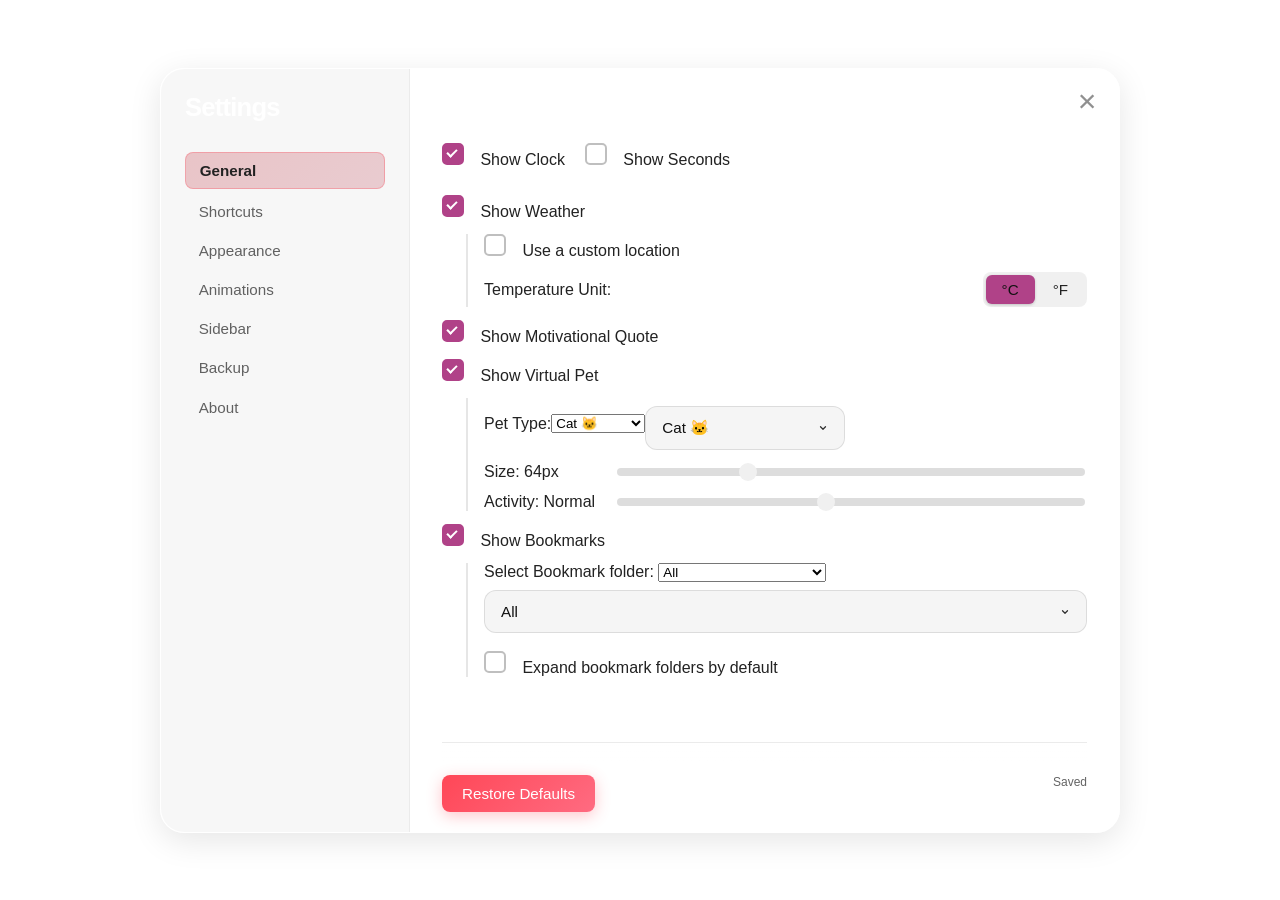
==== commit eaa45744: "feat: Glassmorphism UI, Pop-up Settings, Bookmarks Tray & Memory Optimizations" ====
--- a/options.html
+++ b/options.html
@@ -194,6 +194,33 @@
                                     class="custom-checkbox"></span> Show manual refresh button
                             </label>
                         </div>
+                    </div>
+                </div>
+
+                <label class="checkbox-label"><input type="checkbox" id="use-video-background"><span
+                        class="custom-checkbox"></span> Use Video Background</label>
+                <div id="video-background-options" class="sub-settings">
+                    <div class="setting-row">
+                        <label for="video-background-url">Video URL (MP4/WebM):</label>
+                        <input type="text" id="video-background-url" placeholder="Enter video URL (e.g., https://example.com/video.mp4)">
+                    </div>
+                    <p style="font-size: 0.8em; opacity: 0.7; margin-top: 0.3em; margin-bottom: 1em;">
+                        Note: Large videos may take time to load. Use a URL to avoid local storage limits.
+                    </p>
+                    
+                    <div class="setting-row" style="margin-top: 15px;">
+                        <label class="checkbox-label"><input type="checkbox" id="use-local-videos"><span
+                                class="custom-checkbox"></span> Use Local Videos from Folder</label>
+                    </div>
+                    <div id="local-video-options" class="sub-settings" style="display: none; margin-top: 10px;">
+                        <div class="setting-row">
+                            <button id="select-video-folder" class="ghost-button">Select Video Folder</button>
+                        </div>
+                        <p style="font-size: 0.8em; opacity: 0.7; margin-top: 0.3em;">
+                            Select a folder containing MP4 or WebM videos. The extension will read directly from this folder.
+                        </p>
+                        <div id="loaded-videos-count" style="font-size: 0.85em; opacity: 0.8; margin-top: 8px;"></div>
+                        <button id="clear-local-videos" class="ghost-button" style="margin-top: 8px; font-size: 12px; padding: 4px 8px;">Clear Folder Access</button>
                     </div>
                 </div>
 
@@ -272,6 +299,7 @@
                     <div class="setting-row">
                         <label for="bgAnimationType">Animation Type: </label>
                         <select id="bgAnimationType" name="bgAnimationType">
+                            <option value="random">Random (Every New Tab)</option>
                             <option value="particles">Particles (Interactive)</option>
                             <option value="gravity">Gravity Playground</option>
                             <option value="generative">Generative Art Paint</option>
--- a/style.css
+++ b/style.css
@@ -64,23 +64,102 @@
 }
 
 .shortcuts {
-    display: flex;
-    flex-direction: column;
-    align-items: flex-start;
-    max-width: 800px;
-    width: 100%;
-    font-size: 1.1rem;
+    position: absolute;
+    top: 1rem;
+    left: 1rem;
+    z-index: 5;
+}
+
+.bookmarks-trigger {
+    cursor: pointer;
+    opacity: 0.8;
+    transition: opacity 0.2s ease, background-color 0.2s ease;
+    display: flex;
+    align-items: center;
+    justify-content: center;
+    width: 40px;
+    height: 40px;
+    border-radius: 10px;
+    background: rgba(255, 255, 255, 0.05);
+    backdrop-filter: blur(10px);
+    -webkit-backdrop-filter: blur(10px);
+    border: 1px solid rgba(255, 255, 255, 0.1);
+}
+
+.bookmarks-trigger:hover {
+    opacity: 1;
+    background: rgba(255, 255, 255, 0.1);
+}
+
+.bookmarks-tray {
+    position: absolute;
+    top: 3rem;
+    left: 0;
+    width: 300px;
+    max-height: 70vh;
+    overflow-y: auto;
+    scrollbar-width: none; /* Firefox */
+    -ms-overflow-style: none;  /* IE and Edge */
+    background: rgba(25, 25, 25, 0.85);
+    backdrop-filter: blur(20px);
+    -webkit-backdrop-filter: blur(20px);
+    border-radius: 16px;
+    border: 1px solid rgba(255, 255, 255, 0.1);
+    box-shadow: 0 10px 30px rgba(0, 0, 0, 0.3);
+    padding: 1.2rem;
     text-align: left;
-    margin-left: 4rem;
-    max-height: calc(100vh - 18rem);
-    overflow-y: auto;
-    overflow-x: hidden;
-    padding-right: 1rem;
-    padding-bottom: 12rem;
+    z-index: 20;
+    transition: opacity 0.2s ease, visibility 0.2s ease, transform 0.2s ease;
+    transform-origin: top left;
+}
+
+.bookmarks-tray::-webkit-scrollbar {
+    display: none; /* Chrome, Safari, Opera */
+}
+
+body.light .bookmarks-tray {
+    background: rgba(255, 255, 255, 0.95);
+    box-shadow: 0 10px 30px rgba(0, 0, 0, 0.1);
+}
+
+.bookmarks-tray.collapsed {
+    opacity: 0;
+    visibility: hidden;
+    transform: scale(0.95) translateY(-10px);
+    pointer-events: none;
+}
+    border: 1px solid rgba(255, 255, 255, 0.1);
+    box-shadow: 0 8px 32px rgba(0, 0, 0, 0.2);
     -webkit-overflow-scrolling: touch;
     overscroll-behavior: contain;
     scrollbar-width: none;
-    /* Hide scrollbar in Firefox */
+    z-index: 5;
+}
+
+/* Collapsible bookmarks list */
+.bookmark-list li.hidden-item {
+    display: none;
+}
+
+.bookmark-list.expanded li.hidden-item {
+    display: block;
+}
+
+.expand-btn {
+    background: transparent;
+    border: none;
+    color: inherit;
+    cursor: pointer;
+    font-size: 0.85rem;
+    text-decoration: underline dotted;
+    text-underline-offset: 2px;
+    padding: 0.5rem 0;
+    opacity: 0.7;
+    transition: opacity 0.2s ease;
+}
+
+.expand-btn:hover {
+    opacity: 1;
 }
 
 .shortcuts::-webkit-scrollbar {
@@ -89,17 +168,12 @@
 }
 
 .bookmark-list {
-    padding-left: 14px;
-    padding-right: 24px;
-}
-
-.bookmark-list,
-.bookmark-children {
+    display: flex;
+    flex-direction: column;
+    gap: 0.5rem;
     list-style: none;
     margin: 0;
-    width: 100%;
-    max-width: 100%;
-    box-sizing: border-box;
+    padding: 0;
 }
 
 .bookmark-folder-item,
@@ -109,13 +183,14 @@
 }
 
 .shortcut {
-    display: block;
-    margin: 0.2rem 0 0.4rem 0;
-    text-decoration: underline dotted;
-    text-underline-offset: 2px;
+    display: flex;
+    align-items: center;
+    padding: 0.4rem 0.6rem;
+    border-radius: 6px;
+    text-decoration: none;
     color: inherit;
     cursor: pointer;
-    transition: color 0.2s ease, transform 0.2s ease;
+    transition: background 0.2s ease, transform 0.2s ease;
     word-break: break-word;
     overflow-wrap: anywhere;
     width: 100%;
@@ -124,26 +199,40 @@
 }
 
 .shortcut:hover {
-    color: #0077cc;
-    transform: translateX(2px);
-}
+    background: rgba(255, 255, 255, 0.1);
+    transform: translateX(4px);
+}
+
+body.light .shortcut:hover {
+    background: rgba(0, 0, 0, 0.05);
+}
+
 
 .bookmark-folder {
-    font-weight: bold;
-    margin: 0.4rem 0 0.2rem 0;
+    font-weight: 600;
     cursor: pointer;
     color: inherit;
     user-select: none;
     display: flex;
-    align-items: flex-start;
-    flex-wrap: wrap;
-    gap: 0.4rem;
-    width: 100%;
+    align-items: center;
+    gap: 0.5rem;
     background: transparent;
     border: none;
     text-align: left;
-    padding: 0.2rem 0;
+    padding: 0.4rem 0.6rem;
+    border-radius: 6px;
     font: inherit;
+    width: 100%;
+    transition: background 0.2s ease;
+}
+
+.bookmark-folder:hover {
+    background: rgba(255, 255, 255, 0.1);
+}
+
+body.light .bookmark-folder:hover {
+    background: rgba(0, 0, 0, 0.05);
+}
 }
 
 .bookmark-folder .chevron,
@@ -163,11 +252,14 @@
 }
 
 .bookmark-children {
-    padding-left: 1.2rem;
-    margin-top: 0.1rem;
-    overflow: visible;
-    max-height: none;
-    box-sizing: border-box;
+    list-style: none;
+    margin: 0;
+    padding: 0;
+    padding-left: 1rem;
+    display: flex;
+    flex-direction: column;
+    gap: 0.3rem;
+    margin-top: 0.3rem;
 }
 
 .bookmark-children.collapsed {
@@ -181,6 +273,13 @@
     display: flex;
     gap: 1rem;
     font-size: 0.95rem;
+    background: rgba(255, 255, 255, 0.05);
+    backdrop-filter: blur(15px);
+    -webkit-backdrop-filter: blur(15px);
+    border-radius: 12px;
+    border: 1px solid rgba(255, 255, 255, 0.1);
+    padding: 0.6rem 1rem;
+    box-shadow: 0 4px 12px rgba(0, 0, 0, 0.15);
 }
 
 .top-right span {
@@ -376,9 +475,11 @@
     text-align: left;
     padding: 2rem 0;
     margin: 0;
+    font-family: 'Inter', -apple-system, BlinkMacSystemFont, "Segoe UI", Roboto, sans-serif;
     font-size: 1rem;
     box-sizing: border-box;
     overflow-x: hidden;
+    background: transparent !important;
 }
 
 div#back {
@@ -407,22 +508,22 @@
 
 #options-wrapper {
     position: relative;
-    max-width: 900px;
-    height: 80vh;
-    width: calc(100% - 2rem);
+    max-width: 960px;
+    height: 85vh;
+    width: calc(100% - 3rem);
     margin: 0 auto;
     box-sizing: border-box;
-    background: rgba(30, 30, 30, 0.95);
-    backdrop-filter: blur(20px);
-    -webkit-backdrop-filter: blur(20px);
-    border-radius: 16px;
-    border: 1px solid rgba(255, 255, 255, 0.08);
-    box-shadow: 0 8px 32px rgba(0, 0, 0, 0.3), 0 0 0 1px rgba(255, 255, 255, 0.05) inset;
+    background: rgba(25, 25, 25, 0.65);
+    backdrop-filter: blur(20px) saturate(150%);
+    -webkit-backdrop-filter: blur(20px) saturate(150%);
+    border-radius: 24px;
+    border: 1px solid rgba(255, 255, 255, 0.1);
+    box-shadow: 0 20px 50px rgba(0, 0, 0, 0.3), 0 0 0 1px rgba(255, 255, 255, 0.05) inset;
     display: flex;
     overflow: hidden;
     transform: translateY(20px);
     opacity: 0;
-    transition: transform 0.4s cubic-bezier(0.2, 0.8, 0.2, 1), opacity 0.4s ease-out;
+    transition: transform 0.5s cubic-bezier(0.16, 1, 0.3, 1), opacity 0.5s ease-out;
 }
 
 #options-wrapper.loaded {
@@ -435,28 +536,31 @@
 }
 
 body.light #options-wrapper {
-    background: rgba(255, 255, 255, 0.95);
-    border: 1px solid rgba(0, 0, 0, 0.08);
-    box-shadow: 0 8px 32px rgba(0, 0, 0, 0.12), 0 0 0 1px rgba(0, 0, 0, 0.03) inset;
+    background: rgba(255, 255, 255, 0.65);
+    backdrop-filter: blur(20px) saturate(150%);
+    -webkit-backdrop-filter: blur(20px) saturate(150%);
+    border: 1px solid rgba(255, 255, 255, 0.3);
+    box-shadow: 0 8px 32px rgba(0, 0, 0, 0.1), 0 0 0 1px rgba(255, 255, 255, 0.05) inset;
 }
 
 #options-wrapper h1 {
-    margin: 0 0 1.5em 0;
-    font-size: 1.4em;
+    margin: 0 0 1.2em 0;
+    font-size: 1.6em;
+    font-weight: 700;
+    letter-spacing: -0.03em;
+    border-bottom: none;
+    padding-bottom: 0;
+    color: #fff;
+}
+
+#options-wrapper .options-panel h2 {
+    margin-top: 0;
+    margin-bottom: 1.5em;
+    font-size: 1.2em;
     font-weight: 600;
     letter-spacing: -0.02em;
-    border-bottom: none;
-    padding-bottom: 0;
-    opacity: 0.9;
-}
-
-#options-wrapper .options-panel h2 {
-    margin-top: 0;
-    margin-bottom: 1.2em;
-    font-size: 1.1em;
-    font-weight: 600;
-    letter-spacing: -0.01em;
-    opacity: 0.85;
+    color: #fff;
+    opacity: 0.95;
     border-bottom: none;
     padding-bottom: 0;
 }
@@ -542,54 +646,223 @@
 
 #options-wrapper input[type="text"],
 #options-wrapper input[type="number"],
-#options-wrapper select,
 #options-wrapper textarea {
-    padding: 10px 14px;
-    border-radius: 8px;
-    border: 1px solid rgba(128, 128, 128, 0.3);
-    background: rgba(0, 0, 0, 0.2);
-    color: #f0f0f0;
+    padding: 12px 16px;
+    border-radius: 12px;
+    border: 1px solid rgba(255, 255, 255, 0.1);
+    background: rgba(255, 255, 255, 0.05);
+    color: inherit;
     font-family: inherit;
     font-size: 0.95em;
     margin-top: 0.5em;
     box-sizing: border-box;
-    transition: border-color 0.15s ease, background-color 0.15s ease;
+    transition: all 0.2s cubic-bezier(0.4, 0, 0.2, 1);
+    outline: none;
+}
+
+/* Custom Checkboxes for Options */
+#options-wrapper input[type="checkbox"] {
+    -webkit-appearance: none;
+    appearance: none;
+    width: 20px;
+    height: 20px;
+    border: 2px solid rgba(255, 255, 255, 0.3);
+    border-radius: 6px;
+    background: rgba(255, 255, 255, 0.05);
+    cursor: pointer;
+    position: relative;
+    vertical-align: middle;
+    margin-right: 10px;
+    transition: all 0.2s cubic-bezier(0.4, 0, 0.2, 1);
+}
+
+#options-wrapper input[type="checkbox"]:checked {
+    background: #ff4757;
+    border-color: #ff4757;
+    transform: scale(1.05);
+}
+
+#options-wrapper input[type="checkbox"]:checked::after {
+    content: '✓';
+    position: absolute;
+    top: 50%;
+    left: 50%;
+    transform: translate(-50%, -50%);
+    color: white;
+    font-size: 12px;
+    font-weight: bold;
+}
+
+#options-wrapper input[type="checkbox"]:hover {
+    border-color: rgba(255, 255, 255, 0.6);
+    background: rgba(255, 255, 255, 0.1);
+    box-shadow: 0 0 10px rgba(255, 255, 255, 0.05);
+}
+}
+
+#options-wrapper select {
+    display: none; /* Hide native select */
+}
+
+/* Custom Select Styling */
+.custom-select-wrapper {
+    position: relative;
+    user-select: none;
+    width: auto;
+    min-width: 200px;
+    margin-top: 0.5em;
+}
+
+.custom-select-trigger {
+    position: relative;
+    display: flex;
+    align-items: center;
+    justify-content: space-between;
+    padding: 12px 16px;
+    font-size: 0.95em;
+    font-weight: 500;
+    color: inherit;
+    background: rgba(255, 255, 255, 0.05);
+    border: 1px solid rgba(255, 255, 255, 0.1);
+    border-radius: 12px;
+    cursor: pointer;
+    transition: all 0.2s cubic-bezier(0.4, 0, 0.2, 1);
+}
+
+.custom-select-trigger:hover {
+    background: rgba(255, 255, 255, 0.08);
+    border-color: rgba(255, 255, 255, 0.2);
+}
+
+.custom-select-wrapper.open .custom-select-trigger {
+    background: rgba(255, 255, 255, 0.1);
+    border-color: rgba(255, 255, 255, 0.3);
+    border-bottom-left-radius: 0;
+    border-bottom-right-radius: 0;
+    box-shadow: 0 0 0 4px rgba(255, 255, 255, 0.05);
+}
+
+.custom-select-trigger::after {
+    content: '';
+    width: 10px;
+    height: 10px;
+    background-image: url("data:image/svg+xml,%3Csvg xmlns='http://www.w3.org/2000/svg' viewBox='0 0 24 24' fill='none' stroke='white' stroke-width='3' stroke-linecap='round' stroke-linejoin='round'%3E%3Cpolyline points='6 9 12 15 18 9'%3E%3C/polyline%3E%3C/svg%3E");
+    background-size: contain;
+    background-repeat: no-repeat;
+    transition: transform 0.3s ease;
+    margin-left: 12px;
+    opacity: 0.8;
+}
+
+.custom-select-wrapper.open .custom-select-trigger::after {
+    transform: rotate(180deg);
+}
+
+.custom-options {
+    position: absolute;
+    top: 100%;
+    left: 0;
+    right: 0;
+    background: rgba(30, 30, 30, 0.95);
+    backdrop-filter: blur(25px);
+    -webkit-backdrop-filter: blur(25px);
+    border: 1px solid rgba(255, 255, 255, 0.15);
+    border-top: none;
+    border-bottom-left-radius: 12px;
+    border-bottom-right-radius: 12px;
+    box-shadow: 0 10px 30px rgba(0, 0, 0, 0.4);
+    opacity: 0;
+    visibility: hidden;
+    pointer-events: none;
+    transform: translateY(-10px);
+    transition: all 0.25s cubic-bezier(0.4, 0, 0.2, 1);
+    z-index: 100;
+    max-height: 300px;
+    overflow-y: auto;
+}
+
+.custom-select-wrapper.open .custom-options {
+    opacity: 1;
+    visibility: visible;
+    pointer-events: all;
+    transform: translateY(0);
+}
+
+.custom-option {
+    position: relative;
+    padding: 12px 16px;
+    font-size: 0.95em;
+    font-weight: 500;
+    color: rgba(255, 255, 255, 0.7);
+    cursor: pointer;
+    transition: all 0.15s ease;
+}
+
+.custom-option:hover {
+    background: rgba(255, 255, 255, 0.08);
+    color: #fff;
+    padding-left: 20px;
+}
+
+.custom-option.selected {
+    background: rgba(255, 255, 255, 0.1);
+    color: #fff;
+    font-weight: 600;
+}
+
+.custom-option.selected::before {
+    content: '';
+    position: absolute;
+    left: 8px;
+    top: 50%;
+    transform: translateY(-50%);
+    width: 3px;
+    height: 14px;
+    background: #fff;
+    border-radius: 4px;
+}
+
+/* Light Mode Support */
+body.light .custom-select-trigger {
+    background: rgba(0, 0, 0, 0.04);
+    border-color: rgba(0, 0, 0, 0.1);
+    color: #111;
+}
+
+body.light .custom-select-trigger::after {
+    background-image: url("data:image/svg+xml,%3Csvg xmlns='http://www.w3.org/2000/svg' viewBox='0 0 24 24' fill='none' stroke='black' stroke-width='3' stroke-linecap='round' stroke-linejoin='round'%3E%3Cpolyline points='6 9 12 15 18 9'%3E%3C/polyline%3E%3C/svg%3E");
+}
+
+body.light .custom-options {
+    background: rgba(255, 255, 255, 0.98);
+    border-color: rgba(0, 0, 0, 0.1);
+    box-shadow: 0 10px 30px rgba(0, 0, 0, 0.1);
+}
+
+body.light .custom-option {
+    color: #444;
+}
+
+body.light .custom-option:hover {
+    background: rgba(0, 0, 0, 0.04);
+    color: #000;
+}
+
+body.light .custom-option.selected {
+    background: rgba(0, 0, 0, 0.06);
+    color: #000;
+}
+
+body.light .custom-option.selected::before {
+    background: #000;
 }
 
 #options-wrapper input[type="text"]:focus,
 #options-wrapper input[type="number"]:focus,
-#options-wrapper select:focus,
 #options-wrapper textarea:focus {
-    outline: none;
-    border-color: rgba(128, 128, 128, 0.6);
-    background: rgba(0, 0, 0, 0.3);
-}
-
-#options-wrapper input[type="text"],
-#options-wrapper textarea {
-    width: 100%;
-}
-
-#options-wrapper select {
-    width: auto;
-    min-width: 200px;
-}
-
-body.light #options-wrapper input[type="text"],
-body.light #options-wrapper input[type="number"],
-body.light #options-wrapper select,
-body.light #options-wrapper textarea {
-    background: rgba(0, 0, 0, 0.04);
-    color: #222;
-    border-color: rgba(0, 0, 0, 0.12);
-}
-
-body.light #options-wrapper input[type="text"]:focus,
-body.light #options-wrapper input[type="number"]:focus,
-body.light #options-wrapper select:focus,
-body.light #options-wrapper textarea:focus {
-    background: rgba(0, 0, 0, 0.06);
-    border-color: rgba(0, 0, 0, 0.25);
+    border-color: rgba(255, 255, 255, 0.3);
+    background: rgba(255, 255, 255, 0.1);
+    box-shadow: 0 0 0 4px rgba(255, 255, 255, 0.05);
 }
 
 /* Slider Styles */
@@ -740,8 +1013,9 @@
 }
 
 .options-sidebar nav a.active {
-    background-color: rgba(128, 128, 128, 0.25);
-    font-weight: 500;
+    background: linear-gradient(135deg, rgba(255, 71, 87, 0.2), rgba(255, 107, 129, 0.2));
+    border: 1px solid rgba(255, 71, 87, 0.3);
+    font-weight: 600;
     opacity: 1;
 }
 
@@ -1091,13 +1365,15 @@
 }
 
 #restore-defaults {
-    background: #f44336;
+    background: linear-gradient(135deg, #ff4757, #ff6b81);
     color: white;
+    border: none;
+    box-shadow: 0 4px 15px rgba(255, 71, 87, 0.3);
 }
 
 #restore-defaults:hover {
-    background: #d32f2f;
-    box-shadow: 0 0 0 3px rgba(244, 67, 54, 0.3);
+    transform: translateY(-1px);
+    box-shadow: 0 6px 20px rgba(255, 71, 87, 0.4);
 }
 
 :root {
@@ -1274,9 +1550,9 @@
     top: 0;
     height: 100vh;
     width: 280px;
-    background: rgba(25, 25, 25, 0.75);
-    backdrop-filter: blur(10px);
-    -webkit-backdrop-filter: blur(10px);
+    background: rgba(255, 255, 255, 0.05);
+    backdrop-filter: blur(15px);
+    -webkit-backdrop-filter: blur(15px);
     transition: transform 0.3s ease-in-out;
     z-index: 10;
     display: none;
@@ -1284,17 +1560,27 @@
 }
 
 body.light .sidebar {
-    background: rgba(245, 245, 245, 0.75);
+    background: rgba(0, 0, 0, 0.05);
 }
 
 .sidebar.left {
     left: 0;
     transform: translateX(-100%);
+    border-right: 1px solid rgba(255, 255, 255, 0.1);
 }
 
 .sidebar.right {
     right: 0;
     transform: translateX(100%);
+    border-left: 1px solid rgba(255, 255, 255, 0.1);
+}
+
+body.light .sidebar.left {
+    border-color: rgba(0, 0, 0, 0.1);
+}
+
+body.light .sidebar.right {
+    border-color: rgba(0, 0, 0, 0.1);
 }
 
 .sidebar:not(.minimised) {
@@ -1660,4 +1946,45 @@
     font-family: monospace;
     box-sizing: border-box;
     /* Prevents overflow on focus */
+}
+
+/* Settings Modal */
+.modal {
+    position: fixed;
+    top: 0;
+    left: 0;
+    width: 100vw;
+    height: 100vh;
+    z-index: 100;
+    display: flex;
+    align-items: center;
+    justify-content: center;
+    transition: opacity 0.3s ease, visibility 0.3s ease;
+}
+
+.modal.hidden {
+    opacity: 0;
+    visibility: hidden;
+    pointer-events: none;
+}
+
+.modal-overlay {
+    position: absolute;
+    top: 0;
+    left: 0;
+    width: 100%;
+    height: 100%;
+    background: rgba(0, 0, 0, 0.4);
+    backdrop-filter: blur(5px);
+}
+
+#settings-iframe {
+    position: relative;
+    width: 960px;
+    height: 85vh;
+    border: none;
+    border-radius: 24px;
+    box-shadow: 0 20px 50px rgba(0, 0, 0, 0.3);
+    z-index: 101;
+    background: transparent;
 }
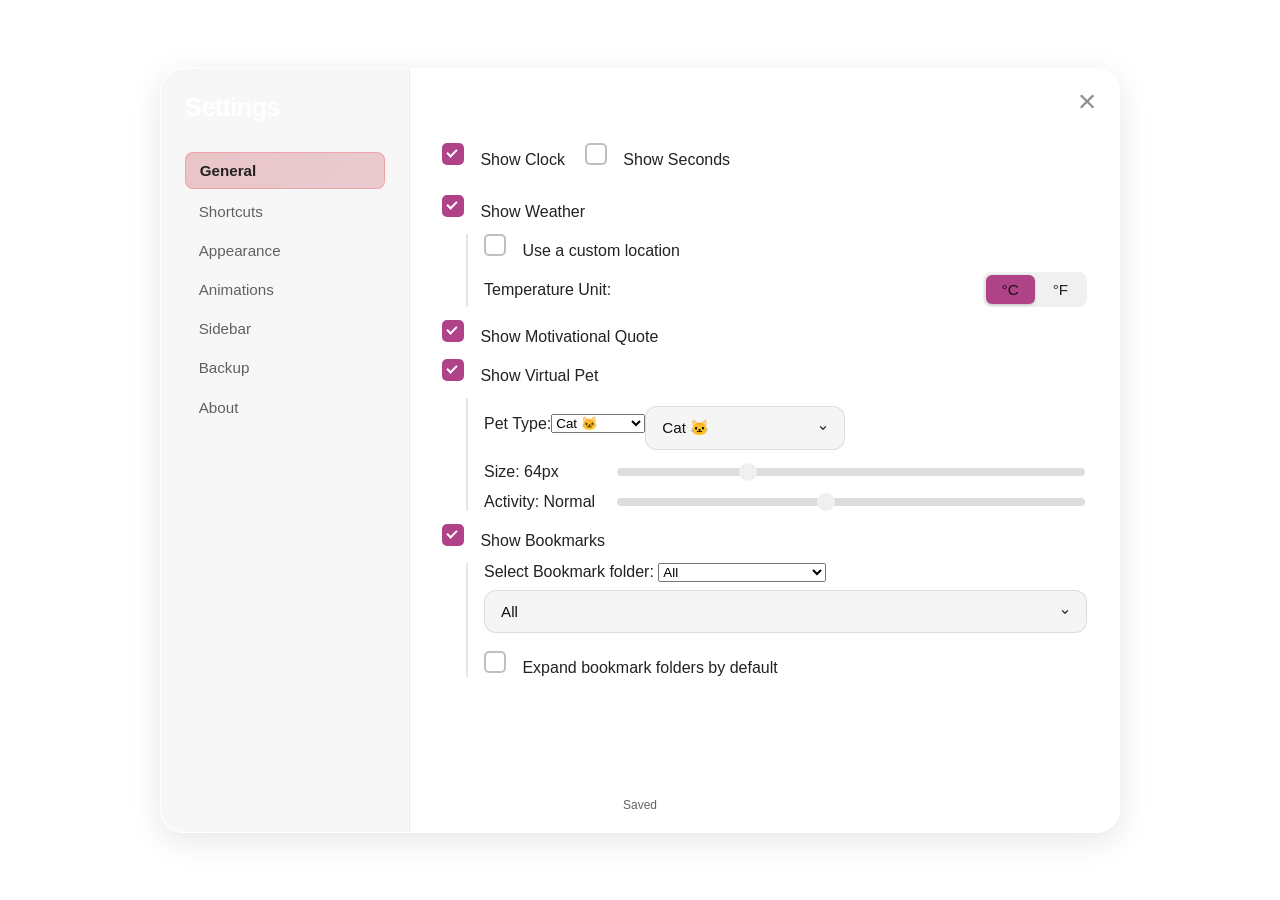
==== commit af15dbf3: "Add "Add Shortcut" button and enable settings deep-linking *   Added an "Add Shortcut" button below " ====
--- a/options.html
+++ b/options.html
@@ -26,6 +26,9 @@
                 <a href="#preset">Backup</a>
                 <a href="#about">About</a>
             </nav>
+            <div class="sidebar-footer" style="margin-top: auto; padding-top: 1rem;">
+                <span id="auto-save-status" class="hidden" style="display: block; text-align: center; font-size: 12px; opacity: 0.7;">Saved</span>
+            </div>
         </div>
         <div class="options-content">
             <div id="general" class="options-panel active">
@@ -409,13 +412,7 @@
                 </div>
             </div>
 
-            <div class="button-group">
-                <div class="button-row">
-                    <button id="restore-defaults">Restore Defaults</button>
-                    <span id="auto-save-status" class="hidden"
-                        style="margin-left:auto; font-size:12px; opacity:0.7;">Saved</span>
-                </div>
-            </div>
+
         </div>
     </div>
     <script src="defaultSettings.js"></script>
--- a/style.css
+++ b/style.css
@@ -284,10 +284,9 @@
 
 .top-right span {
     text-transform: capitalize;
-    text-decoration: underline dotted;
-    text-underline-offset: 2px;
-    cursor: pointer;
-    transition: color 0.2s ease;
+    text-decoration: none;
+    cursor: pointer;
+    transition: color 0.2s ease, transform 0.2s ease;
 }
 
 .top-right span:hover {
@@ -985,6 +984,15 @@
     background: rgba(0, 0, 0, 0.15);
     border-right: 1px solid rgba(128, 128, 128, 0.1);
     flex-shrink: 0;
+    display: flex;
+    flex-direction: column;
+}
+
+.sidebar-footer {
+    margin-top: auto;
+    display: flex;
+    flex-direction: column;
+    gap: 0.5rem;
 }
 
 body.light .options-sidebar {
@@ -1049,19 +1057,7 @@
     padding: 2px 6px;
 }
 
-.button-group {
-    margin-top: auto;
-    border-top: 1px solid rgba(128, 128, 128, 0.15);
-    padding: 1.2em 0;
-    padding-bottom: 1.2em;
-    position: sticky;
-    bottom: 0;
-    background: linear-gradient(to top, rgba(30, 30, 30, 1) 80%, rgba(30, 30, 30, 0));
-    padding-top: 2em;
-    display: flex;
-    flex-direction: column;
-    gap: 0.8em;
-}
+
 
 .button-row {
     display: flex;
